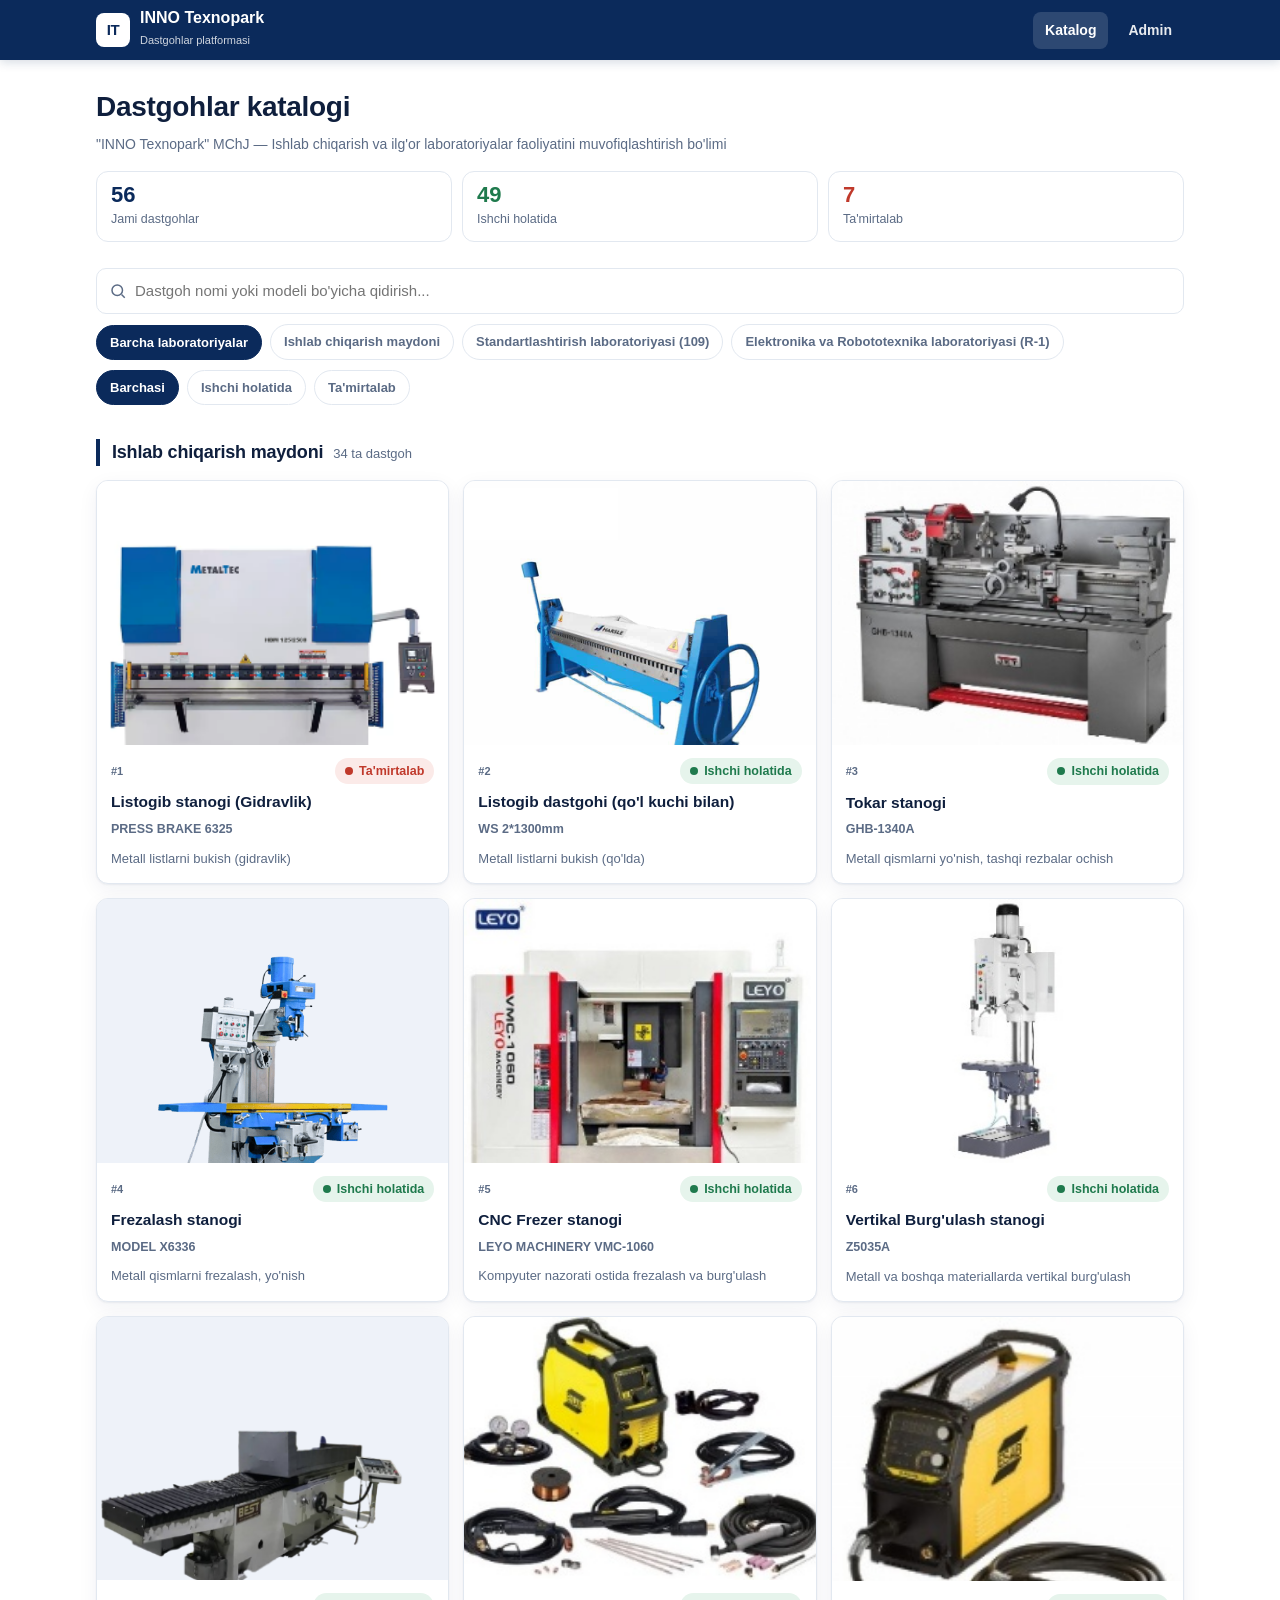
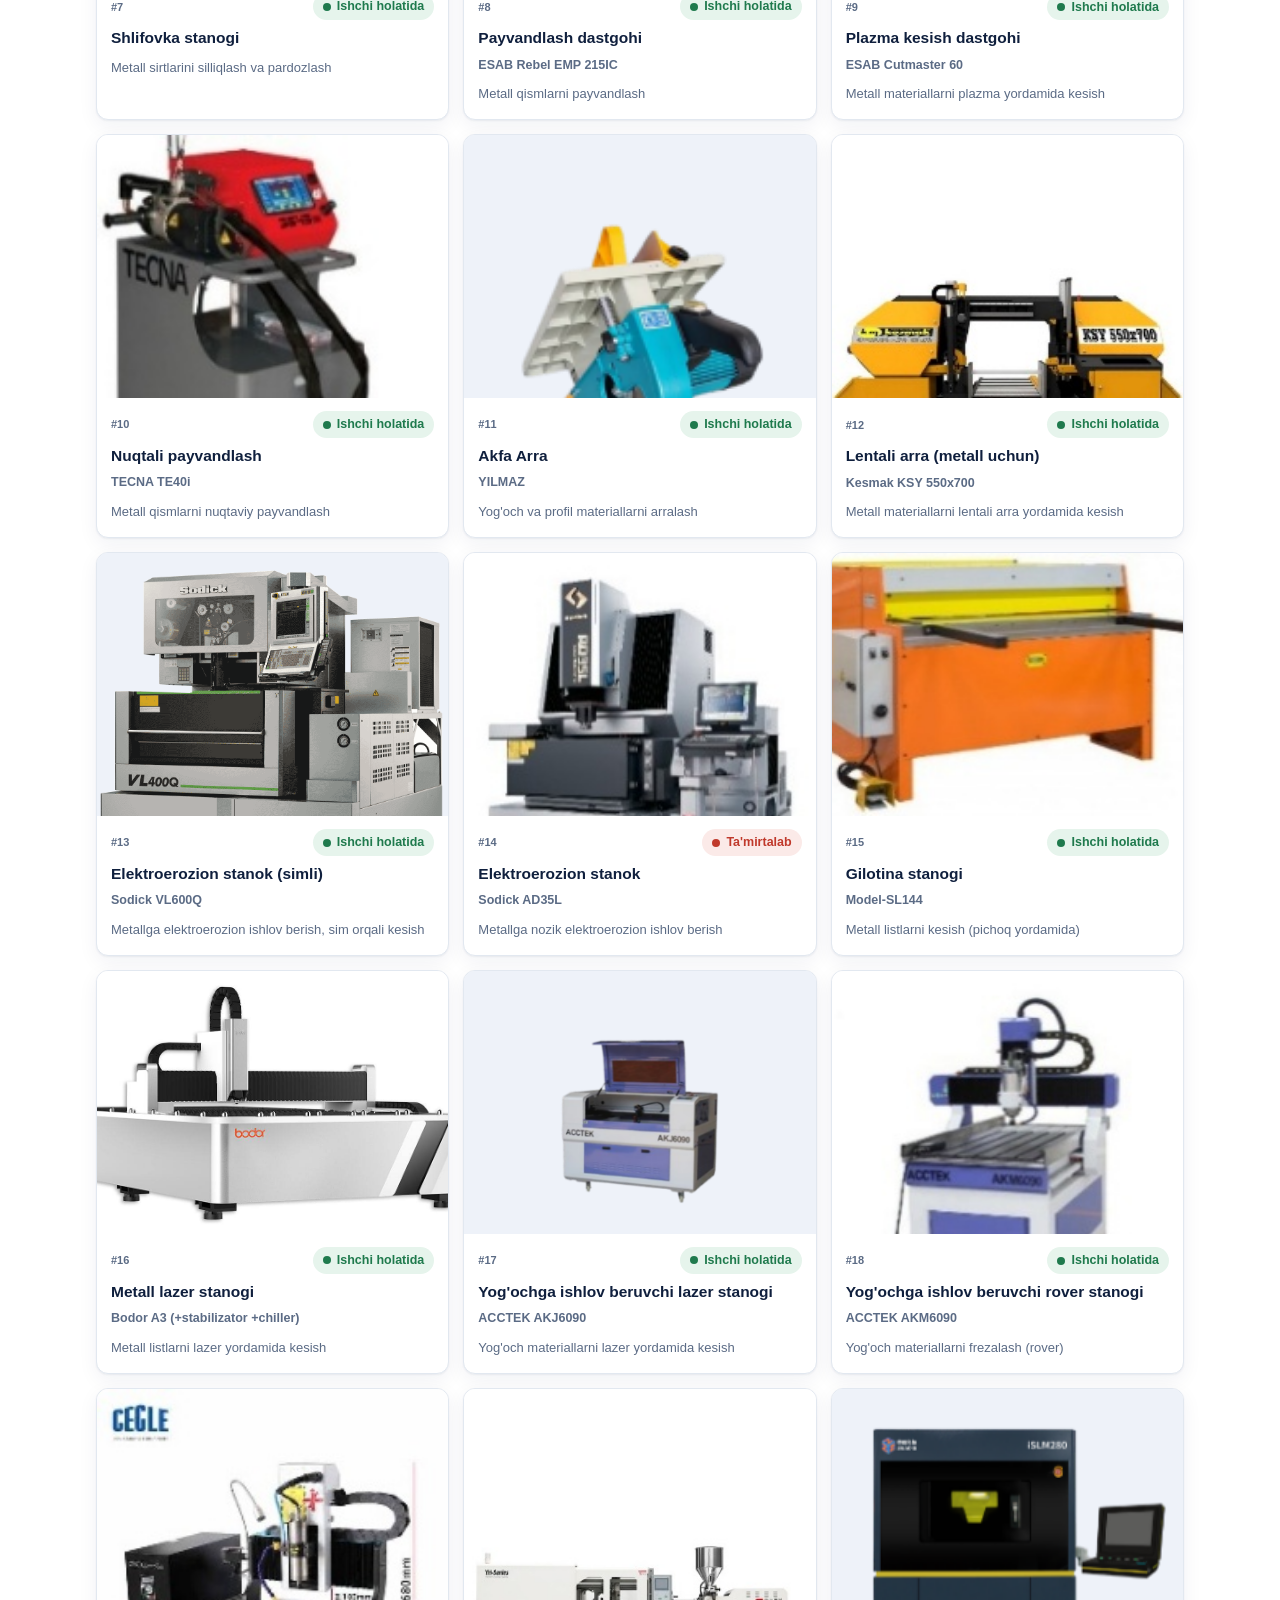
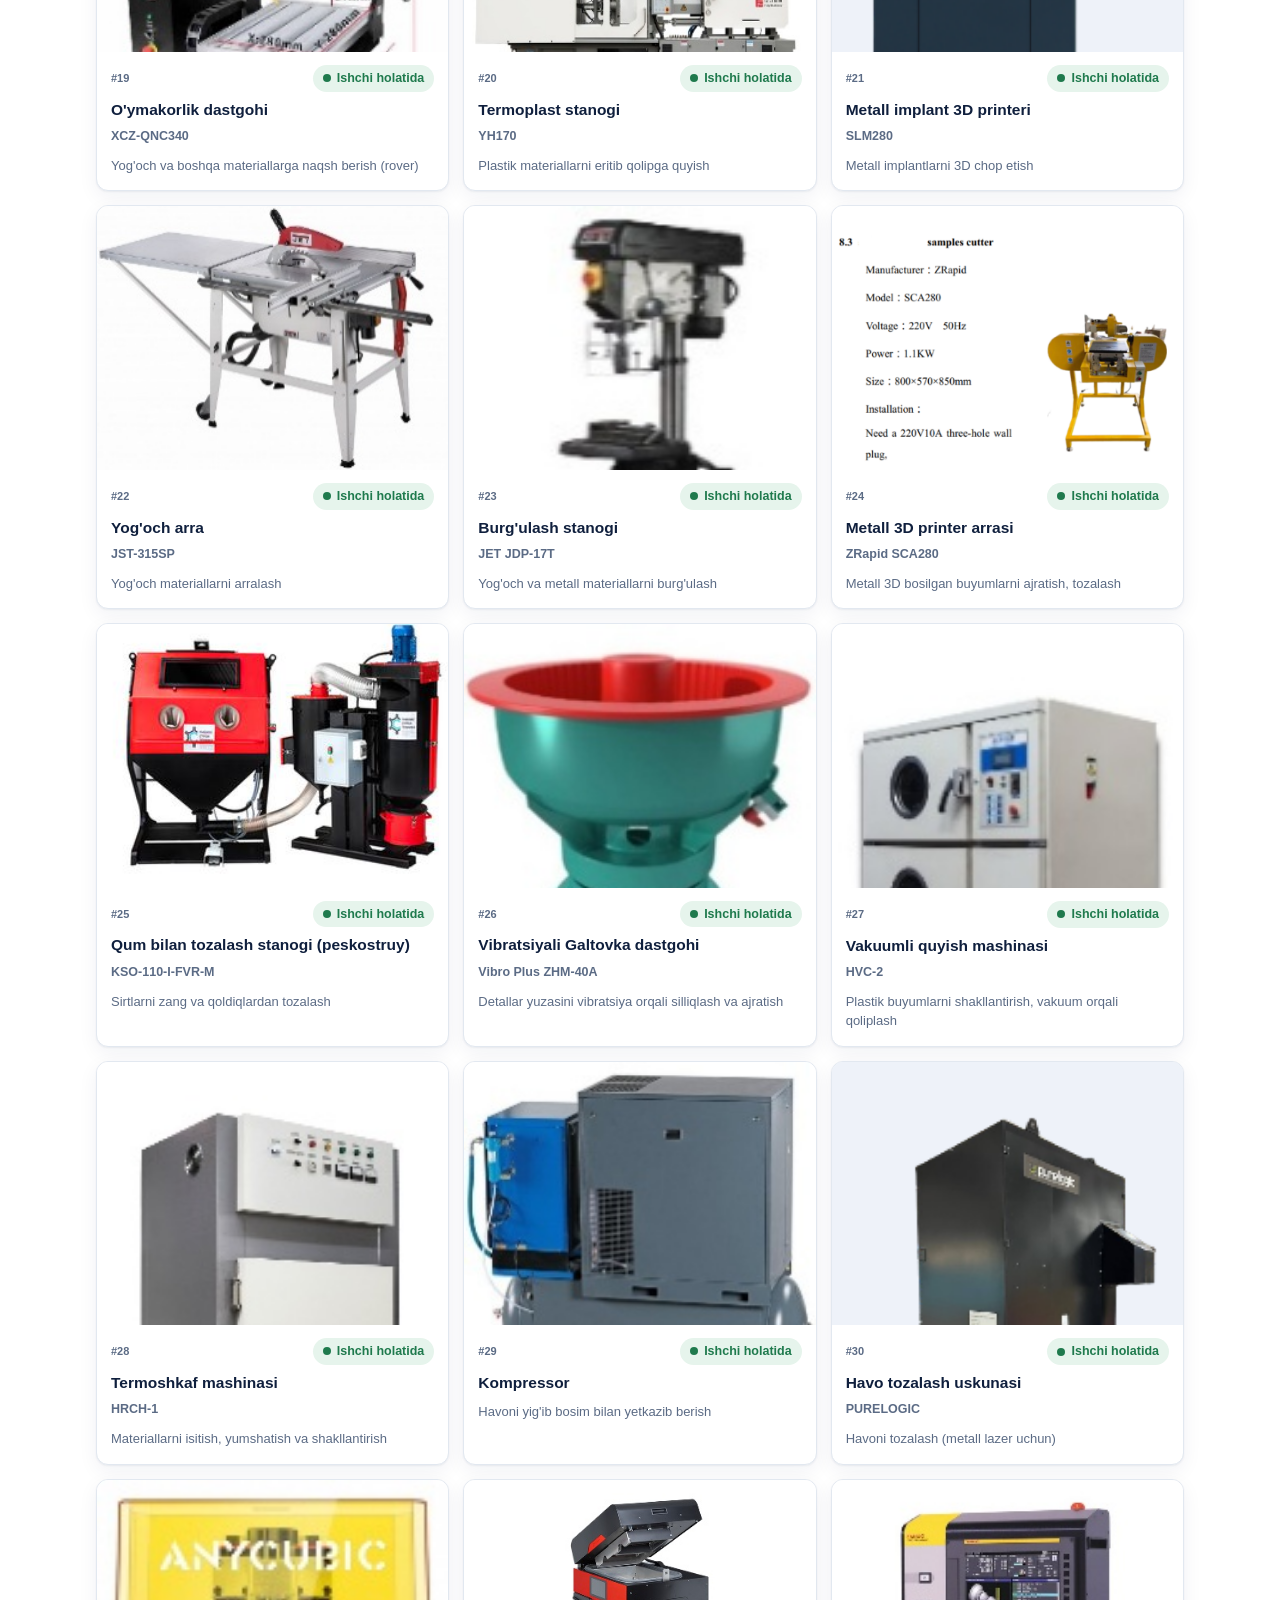
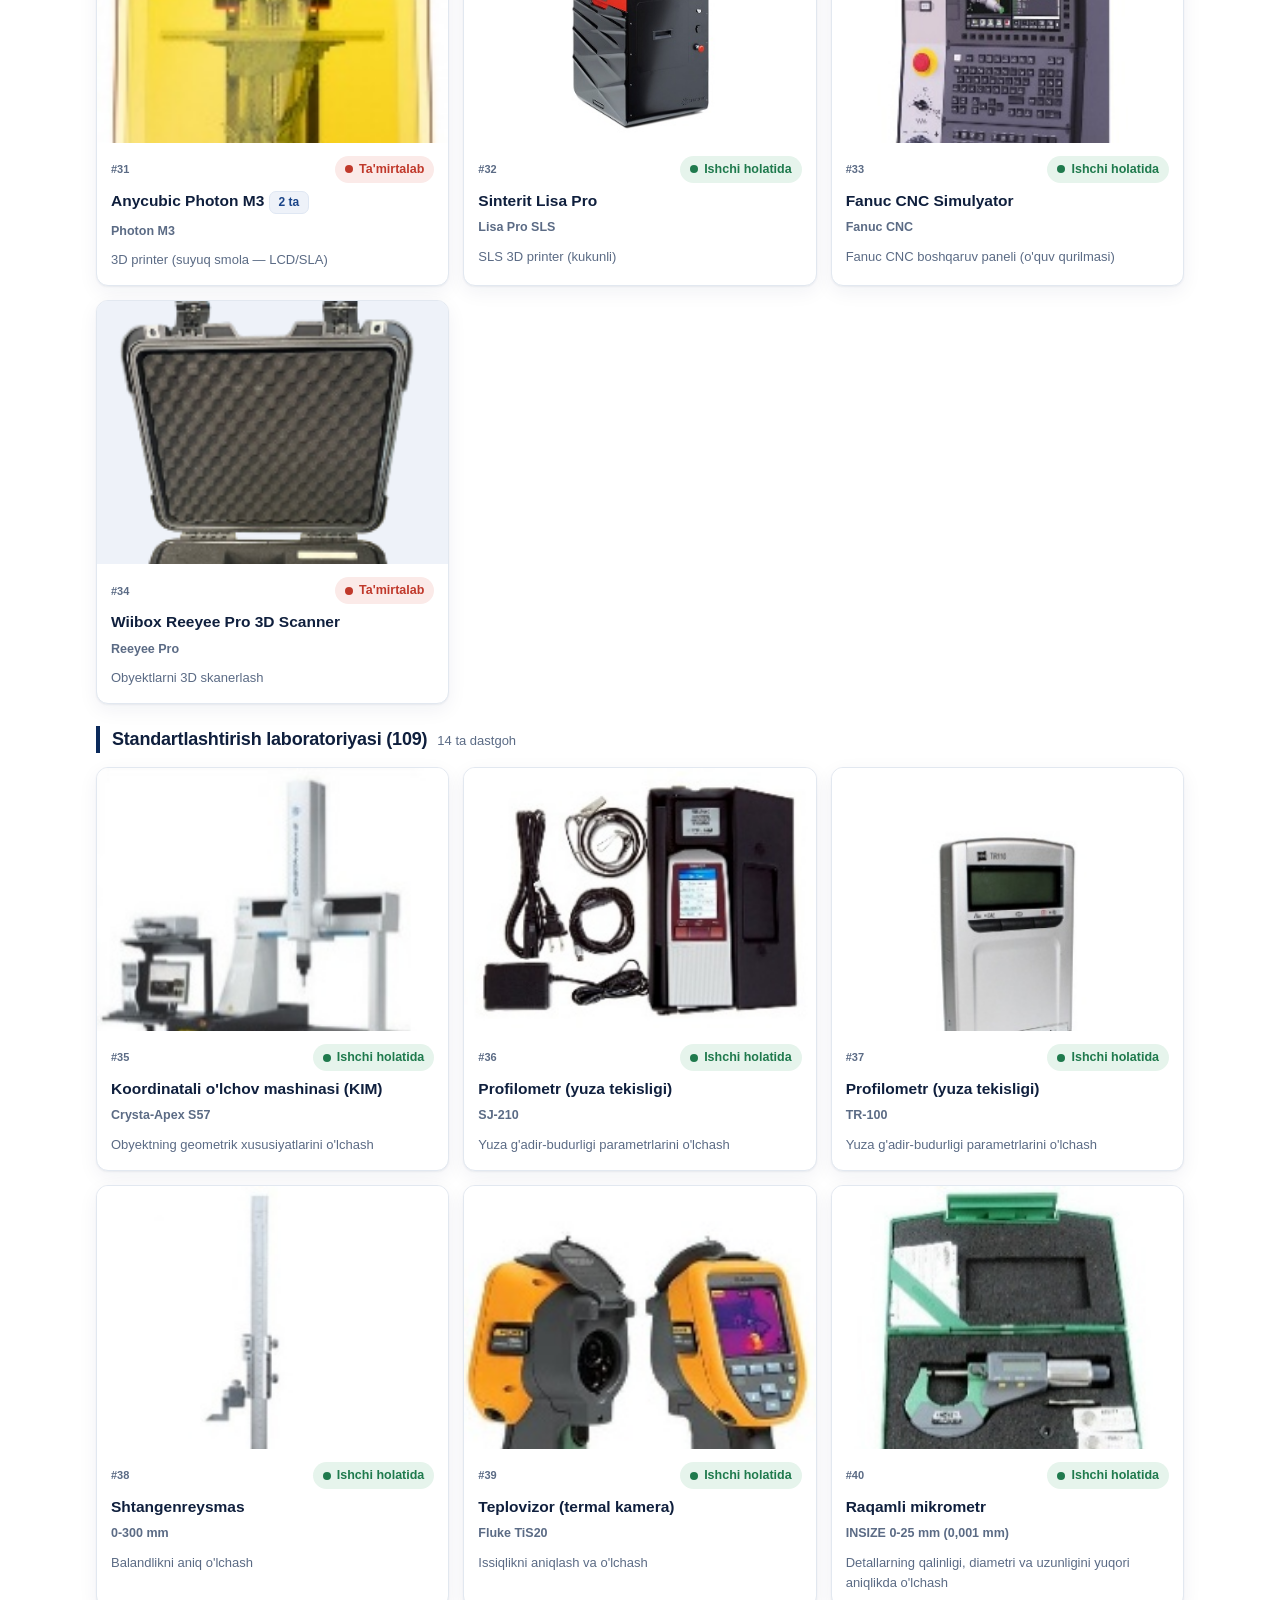
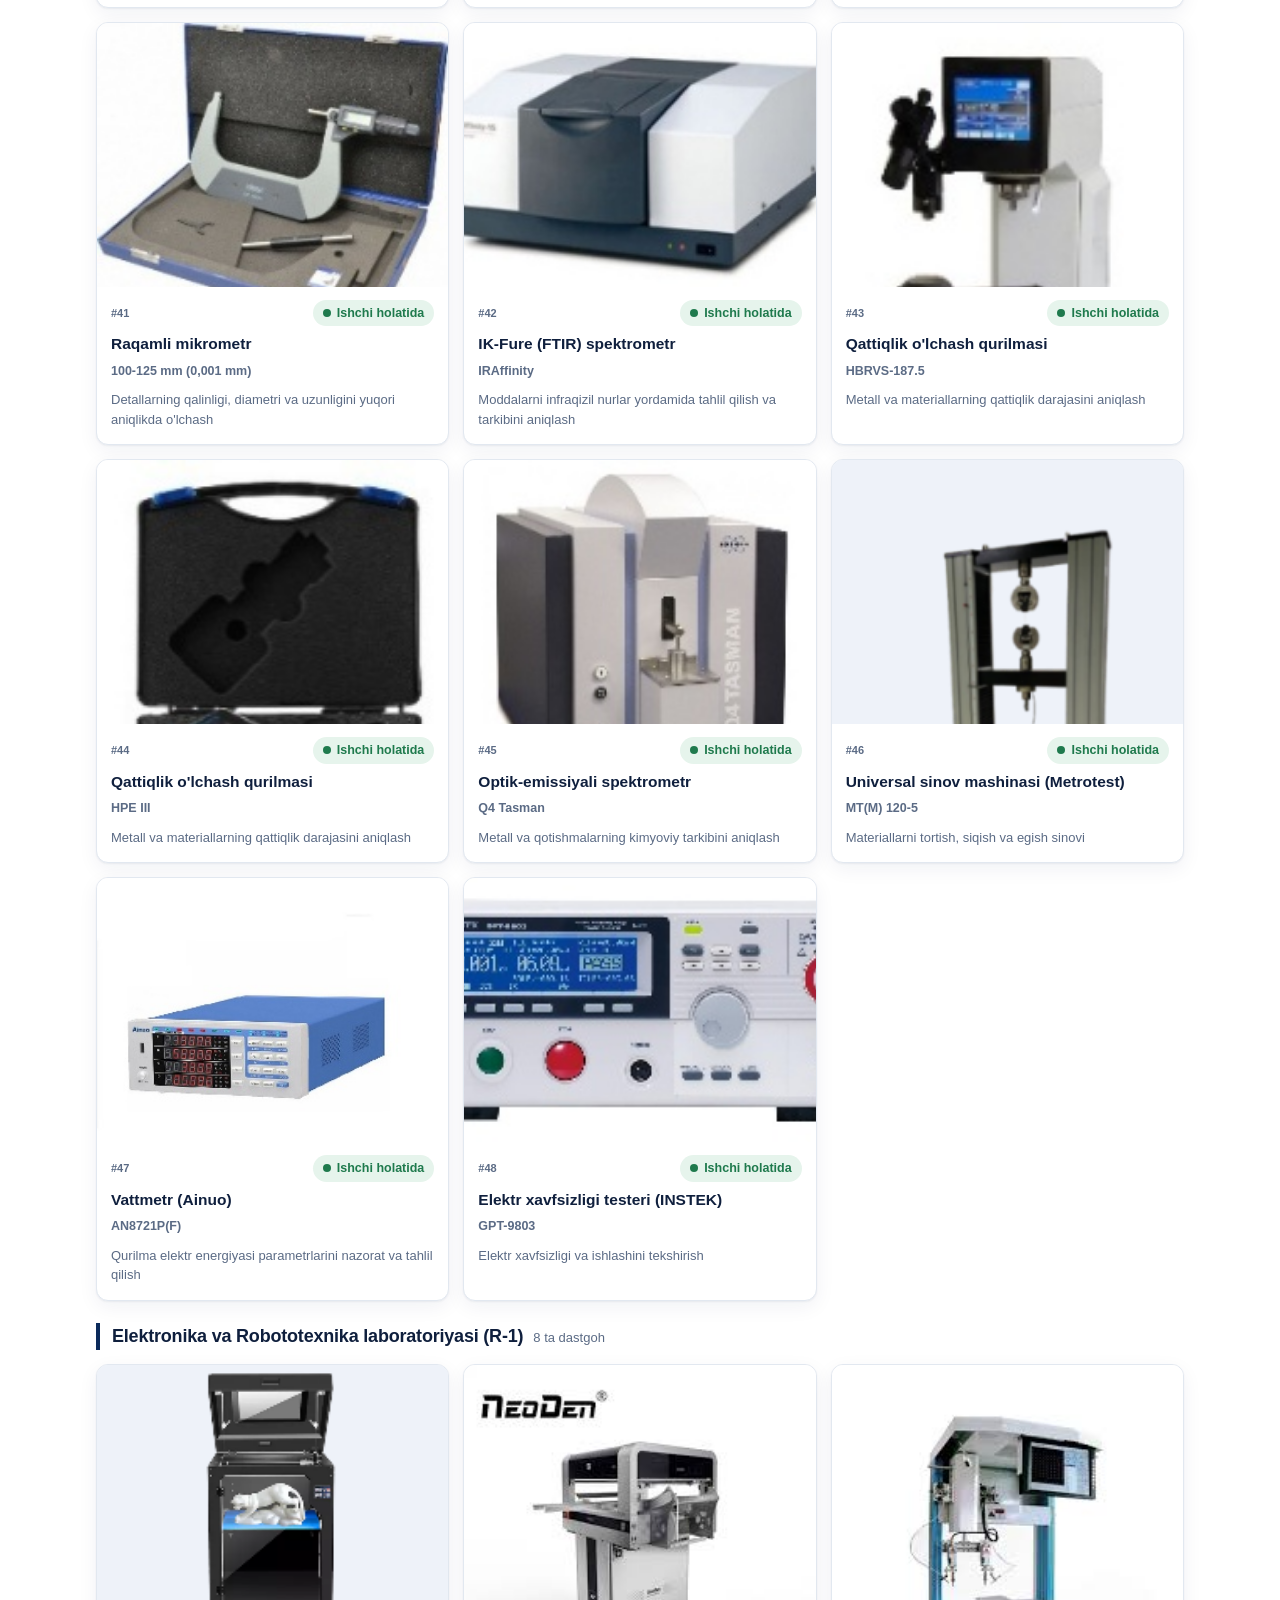
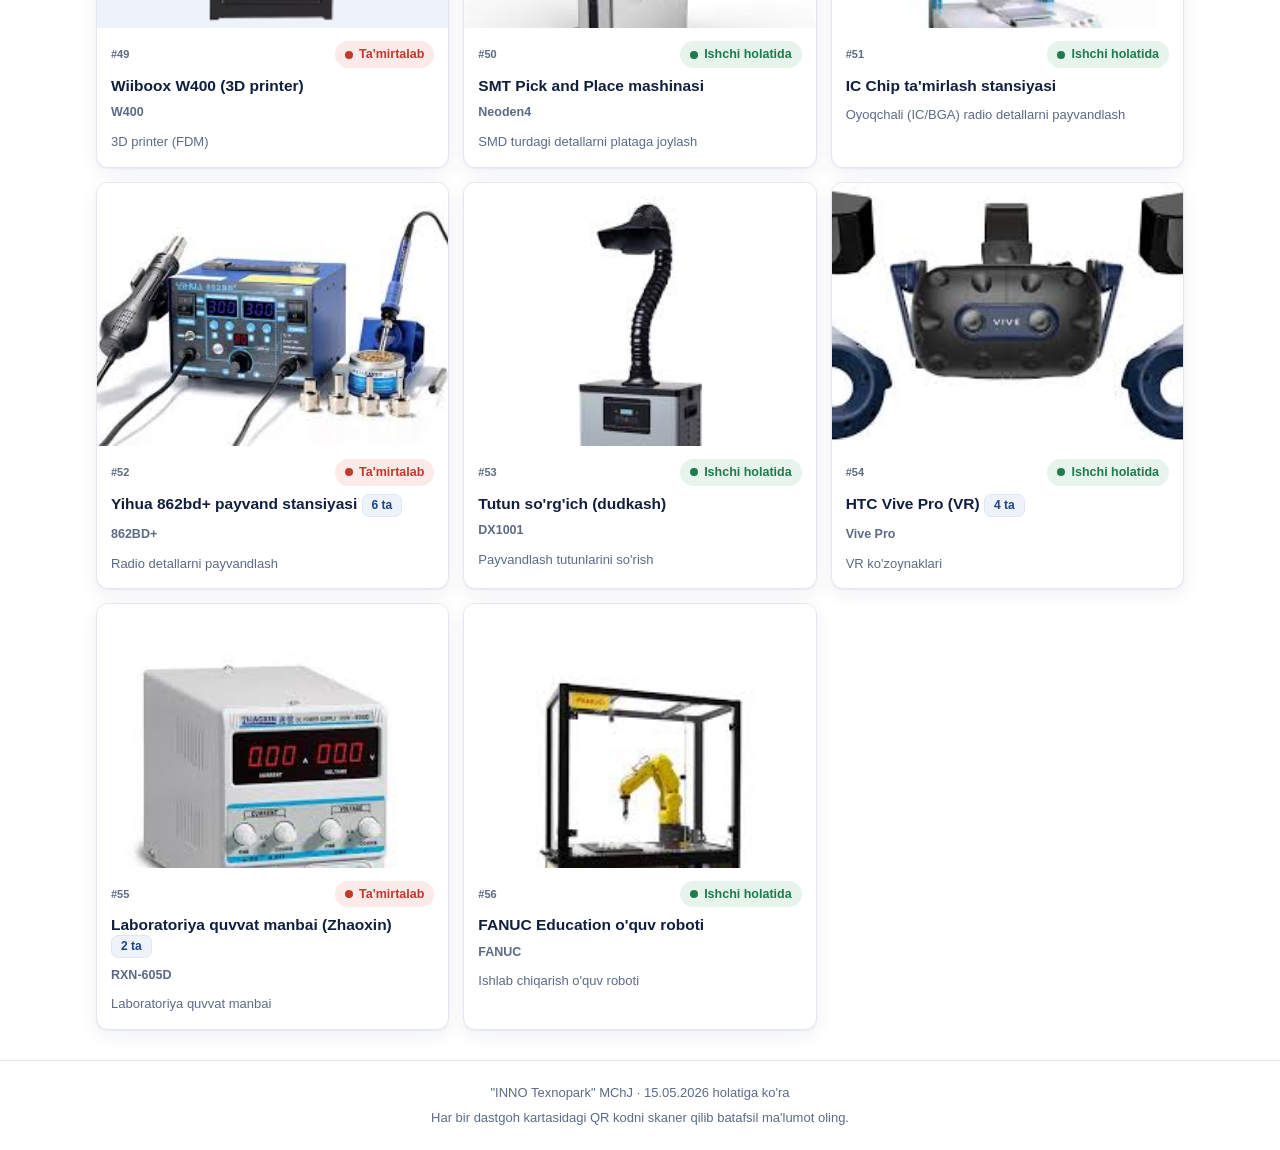
==== index.html @ 5f49feb8 "INNO Texnopark dastgohlar platformasi (statik) - 56 ta dastgoh, 3 laboratoriya (manba: Stanoklar hol" ====
<!DOCTYPE html>
<html lang="uz">
<head>
  <meta charset="UTF-8" />
  <meta name="viewport" content="width=device-width, initial-scale=1, viewport-fit=cover" />
  <title>INNO Texnopark — Dastgohlar platformasi</title>
  <meta name="description" content="INNO Texnopark laboratoriyalaridagi dastgohlar: holati, imkoniyatlari va QR kod orqali batafsil ma'lumot." />
  <meta name="theme-color" content="#0b2a5b" />
  <link rel="stylesheet" href="css/style.css" />
</head>
<body>
  <header class="site-header">
    <div class="container">
      <a class="brand" href="index.html">
        <span class="logo">IT</span>
        <span class="brand-text">
          <b>INNO Texnopark</b>
          <span>Dastgohlar platformasi</span>
        </span>
      </a>
      <nav class="nav">
        <a href="index.html" class="active">Katalog</a>
        <a href="admin.html">Admin</a>
      </nav>
    </div>
  </header>

  <main class="container">
    <section class="intro">
      <h1>Dastgohlar katalogi</h1>
      <p id="introMeta">Laboratoriyalardagi dastgohlar, ularning holati va imkoniyatlari.</p>
      <div class="stats" id="stats"></div>
    </section>

    <div class="toolbar">
      <div class="search">
        <svg width="18" height="18" viewBox="0 0 24 24" fill="none" stroke="currentColor" stroke-width="2"><circle cx="11" cy="11" r="7"></circle><path d="M21 21l-4.3-4.3"></path></svg>
        <input id="search" type="search" placeholder="Dastgoh nomi yoki modeli bo'yicha qidirish..." autocomplete="off" />
      </div>
      <div class="filters" id="labFilters"></div>
      <div class="filters" id="statusFilters">
        <button class="filter active" data-status="all">Barchasi</button>
        <button class="filter" data-status="ishlaydi">Ishchi holatida</button>
        <button class="filter" data-status="tamir">Ta'mirtalab</button>
      </div>
    </div>

    <div id="catalog"></div>
  </main>

  <footer class="site-footer">
    <div class="container">
      <div id="footMeta"></div>
      <div style="margin-top:6px;">Har bir dastgoh kartasidagi QR kodni skaner qilib batafsil ma'lumot oling.</div>
    </div>
  </footer>

  <script src="js/data.js"></script>
  <script src="js/store.js"></script>
  <script src="js/common.js"></script>
  <script src="js/app.js"></script>
</body>
</html>
---- css/style.css ----
/* =========================================================
   DASTGOH — INNO Texnopark platformasi
   Palitra: oq fon + to'q ko'k. Holat ranglari (yashil/qizil)
   faqat status belgilarida ishlatiladi.
   Mobil uchun birinchi navbatda, keyin kattaroq ekranlarga moslashadi.
   ========================================================= */
:root {
  --navy: #0b2a5b;
  --navy-700: #11346e;
  --navy-600: #1a4488;
  --navy-50: #eef2f9;
  --navy-100: #dfe7f3;
  --bg: #ffffff;
  --surface: #ffffff;
  --line: #e2e8f0;
  --text: #0f1f3d;
  --muted: #5b6b85;
  --ok: #1f7a4d;
  --ok-bg: #e6f4ec;
  --repair: #c0392b;
  --repair-bg: #fbeae8;
  --radius: 12px;
  --shadow: 0 1px 2px rgba(11, 42, 91, .06), 0 6px 20px rgba(11, 42, 91, .06);
  --maxw: 1120px;
}

* { box-sizing: border-box; }

html { -webkit-text-size-adjust: 100%; }

body {
  margin: 0;
  font-family: -apple-system, BlinkMacSystemFont, "Segoe UI", Roboto, "Helvetica Neue", Arial, sans-serif;
  color: var(--text);
  background: var(--bg);
  line-height: 1.5;
  font-size: 16px;
  -webkit-font-smoothing: antialiased;
}

a { color: var(--navy-600); text-decoration: none; }
img { max-width: 100%; display: block; }

.container {
  max-width: var(--maxw);
  margin: 0 auto;
  padding: 0 16px;
}

/* ---------- Header ---------- */
.site-header {
  background: var(--navy);
  color: #fff;
  position: sticky;
  top: 0;
  z-index: 50;
  box-shadow: 0 2px 10px rgba(11, 42, 91, .18);
}
.site-header .container {
  display: flex;
  align-items: center;
  justify-content: space-between;
  gap: 12px;
  min-height: 60px;
}
.brand {
  display: flex;
  align-items: center;
  gap: 10px;
  color: #fff;
  min-width: 0;
}
.brand .logo {
  width: 34px; height: 34px;
  flex: 0 0 auto;
  border-radius: 8px;
  background: #fff;
  color: var(--navy);
  display: grid; place-items: center;
  font-weight: 800; font-size: 15px;
  letter-spacing: -.5px;
}
.brand .brand-text { min-width: 0; }
.brand .brand-text b { font-size: 16px; line-height: 1.1; display: block; white-space: nowrap; }
.brand .brand-text span { font-size: 11px; opacity: .8; }

.nav { display: flex; align-items: center; gap: 8px; }
.nav a {
  color: #fff;
  padding: 8px 12px;
  border-radius: 8px;
  font-size: 14px;
  font-weight: 600;
  opacity: .9;
}
.nav a:hover, .nav a.active { background: rgba(255,255,255,.14); opacity: 1; }

/* ---------- Buttons ---------- */
.btn {
  display: inline-flex; align-items: center; justify-content: center;
  gap: 8px;
  font: inherit; font-weight: 600; font-size: 14px;
  padding: 10px 16px;
  border-radius: 10px;
  border: 1px solid transparent;
  cursor: pointer;
  transition: background .15s, border-color .15s, color .15s;
  white-space: nowrap;
}
.btn-primary { background: var(--navy); color: #fff; }
.btn-primary:hover { background: var(--navy-700); }
.btn-ghost { background: #fff; color: var(--navy); border-color: var(--line); }
.btn-ghost:hover { background: var(--navy-50); }
.btn-danger { background: var(--repair); color: #fff; }
.btn-danger:hover { filter: brightness(.94); }
.btn-sm { padding: 7px 11px; font-size: 13px; border-radius: 8px; }
.btn[disabled] { opacity: .55; cursor: not-allowed; }
.btn-block { width: 100%; }

/* ---------- Badges ---------- */
.badge {
  display: inline-flex; align-items: center; gap: 6px;
  font-size: 12.5px; font-weight: 700;
  padding: 4px 10px; border-radius: 999px;
  white-space: nowrap;
}
.badge .dot { width: 8px; height: 8px; border-radius: 50%; }
.badge-ok { background: var(--ok-bg); color: var(--ok); }
.badge-ok .dot { background: var(--ok); }
.badge-repair { background: var(--repair-bg); color: var(--repair); }
.badge-repair .dot { background: var(--repair); }
.chip {
  display: inline-block;
  font-size: 12px; font-weight: 600;
  color: var(--navy-600);
  background: var(--navy-50);
  border: 1px solid var(--navy-100);
  padding: 3px 9px; border-radius: 7px;
}

/* ---------- Page intro / stats ---------- */
.intro { padding: 26px 0 10px; }
.intro h1 { font-size: 24px; margin: 0 0 6px; letter-spacing: -.3px; }
.intro p { color: var(--muted); margin: 0; font-size: 14px; }

.stats { display: flex; flex-wrap: wrap; gap: 10px; margin: 16px 0 4px; }
.stat {
  flex: 1 1 120px;
  background: var(--surface);
  border: 1px solid var(--line);
  border-radius: var(--radius);
  padding: 12px 14px;
}
.stat .num { font-size: 22px; font-weight: 800; color: var(--navy); line-height: 1; }
.stat .lbl { font-size: 12.5px; color: var(--muted); margin-top: 4px; }
.stat.ok .num { color: var(--ok); }
.stat.repair .num { color: var(--repair); }

/* ---------- Toolbar (search + filters) ---------- */
.toolbar {
  position: sticky; top: 60px; z-index: 30;
  background: var(--bg);
  padding: 12px 0;
  margin-bottom: 6px;
}
.search {
  display: flex; align-items: center; gap: 8px;
  background: var(--surface);
  border: 1px solid var(--line);
  border-radius: 10px;
  padding: 0 12px;
}
.search input {
  border: 0; outline: 0; flex: 1;
  font: inherit; font-size: 15px;
  padding: 11px 0; background: transparent; color: var(--text);
}
.search svg { flex: 0 0 auto; color: var(--muted); }
.filters { display: flex; flex-wrap: wrap; gap: 8px; margin-top: 10px; }
.filter {
  font: inherit; font-size: 13px; font-weight: 600;
  padding: 7px 13px; border-radius: 999px;
  border: 1px solid var(--line); background: #fff; color: var(--muted);
  cursor: pointer; white-space: nowrap;
}
.filter:hover { border-color: var(--navy-100); }
.filter.active { background: var(--navy); border-color: var(--navy); color: #fff; }

/* ---------- Lab section ---------- */
.lab-section { margin-top: 22px; }
.lab-head {
  display: flex; align-items: baseline; gap: 10px;
  border-left: 4px solid var(--navy);
  padding-left: 12px; margin-bottom: 14px;
}
.lab-head h2 { font-size: 18px; margin: 0; letter-spacing: -.2px; }
.lab-head .count { font-size: 13px; color: var(--muted); }

/* ---------- Cards grid ---------- */
.grid {
  display: grid;
  grid-template-columns: 1fr;
  gap: 14px;
}
.card {
  display: flex; flex-direction: column;
  background: var(--surface);
  border: 1px solid var(--line);
  border-radius: var(--radius);
  overflow: hidden;
  box-shadow: var(--shadow);
  transition: transform .12s, box-shadow .12s, border-color .12s;
}
a.card:hover { transform: translateY(-2px); border-color: var(--navy-100); box-shadow: 0 8px 26px rgba(11,42,91,.12); }
.card .thumb {
  aspect-ratio: 4 / 3;
  background: var(--navy-50);
  display: grid; place-items: center;
  overflow: hidden;
}
.card .thumb img { width: 100%; height: 100%; object-fit: cover; }
.card .body { padding: 13px 14px 15px; display: flex; flex-direction: column; gap: 8px; flex: 1; }
.card .row { display: flex; align-items: center; justify-content: space-between; gap: 8px; }
.card .title { font-size: 15.5px; font-weight: 700; color: var(--text); line-height: 1.25; }
.card .model { font-size: 12.5px; color: var(--muted); font-weight: 600; }
.card .func { font-size: 13px; color: var(--muted); margin-top: 2px; }
.card .id-tag { font-size: 11px; color: var(--muted); font-weight: 700; }

.empty { text-align: center; color: var(--muted); padding: 40px 0; }

/* ---------- Detail page ---------- */
.back {
  display: inline-flex; align-items: center; gap: 6px;
  color: var(--muted); font-weight: 600; font-size: 14px;
  margin: 18px 0 8px;
}
.detail {
  display: grid; grid-template-columns: 1fr; gap: 18px;
  margin-bottom: 30px;
}
.detail .media {
  border: 1px solid var(--line); border-radius: var(--radius);
  overflow: hidden; background: var(--navy-50);
}
.detail .media img { width: 100%; max-height: 360px; object-fit: contain; background: #fff; }
.detail h1 { font-size: 22px; margin: 4px 0 6px; letter-spacing: -.3px; }
.meta-row { display: flex; flex-wrap: wrap; gap: 8px; align-items: center; margin-bottom: 8px; }
.detail .desc { color: var(--text); font-size: 15px; }

.block { background: var(--surface); border: 1px solid var(--line); border-radius: var(--radius); padding: 14px 16px; margin-top: 14px; }
.block h3 {
  font-size: 13px; text-transform: uppercase; letter-spacing: .5px;
  color: var(--navy-600); margin: 0 0 10px;
}
.kv { display: grid; grid-template-columns: 130px 1fr; gap: 6px 12px; font-size: 14px; }
.kv dt { color: var(--muted); }
.kv dd { margin: 0; font-weight: 600; }
ul.ticks { list-style: none; padding: 0; margin: 0; display: grid; gap: 8px; }
ul.ticks li { display: flex; gap: 9px; font-size: 14.5px; align-items: flex-start; }
ul.ticks li::before {
  content: ""; flex: 0 0 auto; margin-top: 7px;
  width: 7px; height: 7px; border-radius: 2px; background: var(--navy);
}
.note-box {
  background: var(--repair-bg); border: 1px solid #f1cdc7; color: #7a241b;
  border-radius: 10px; padding: 11px 14px; font-size: 14px; margin-top: 12px;
}
.note-box.ok { background: var(--ok-bg); border-color: #c5e6d3; color: #14502f; }

/* ---------- QR area ---------- */
.qr-card {
  border: 1px solid var(--line); border-radius: var(--radius);
  padding: 16px; text-align: center; background: #fff;
}
.qr-card .qr-box { display: inline-block; padding: 10px; background: #fff; border: 1px solid var(--line); border-radius: 10px; }
.qr-card .qr-box img, .qr-card .qr-box canvas { display: block; }
.qr-cap { margin-top: 10px; font-weight: 700; font-size: 14px; }
.qr-cap small { display: block; color: var(--muted); font-weight: 600; }

/* ---------- Footer ---------- */
.site-footer {
  border-top: 1px solid var(--line);
  color: var(--muted); font-size: 13px;
  padding: 22px 0; margin-top: 30px; text-align: center;
}

/* ---------- Auth (admin login) ---------- */
.auth-wrap { min-height: 70vh; display: grid; place-items: center; padding: 24px 0; }
.auth-card {
  width: 100%; max-width: 380px;
  background: #fff; border: 1px solid var(--line);
  border-radius: 16px; box-shadow: var(--shadow); padding: 26px 24px;
}
.auth-card h1 { font-size: 20px; margin: 0 0 4px; }
.auth-card p.sub { color: var(--muted); font-size: 13px; margin: 0 0 18px; }
.field { margin-bottom: 14px; }
.field label { display: block; font-size: 13px; font-weight: 600; margin-bottom: 6px; color: var(--text); }
.field input, .field select, .field textarea {
  width: 100%; font: inherit; font-size: 15px;
  padding: 11px 12px; border: 1px solid var(--line); border-radius: 10px;
  background: #fff; color: var(--text); outline: none;
}
.field input:focus, .field select:focus, .field textarea:focus { border-color: var(--navy-600); box-shadow: 0 0 0 3px rgba(26,68,136,.12); }
.field textarea { resize: vertical; min-height: 70px; }
.field .hint { font-size: 12px; color: var(--muted); margin-top: 5px; }
.form-err { background: var(--repair-bg); color: var(--repair); border-radius: 8px; padding: 9px 12px; font-size: 13px; font-weight: 600; margin-bottom: 12px; }

/* ---------- Admin layout ---------- */
.admin-bar {
  display: flex; flex-wrap: wrap; align-items: center; gap: 10px;
  justify-content: space-between; padding: 18px 0 6px;
}
.admin-bar h1 { font-size: 20px; margin: 0; }
.admin-actions { display: flex; flex-wrap: wrap; gap: 8px; }

.notice {
  background: var(--navy-50); border: 1px solid var(--navy-100);
  color: var(--navy-700); border-radius: 10px;
  padding: 10px 14px; font-size: 13px; margin: 8px 0 14px;
}

.table-wrap { border: 1px solid var(--line); border-radius: var(--radius); overflow: hidden; background: #fff; }
table.admin { width: 100%; border-collapse: collapse; font-size: 14px; }
table.admin th, table.admin td { text-align: left; padding: 10px 12px; border-bottom: 1px solid var(--line); vertical-align: middle; }
table.admin th { background: var(--navy-50); color: var(--navy-700); font-size: 12px; text-transform: uppercase; letter-spacing: .4px; }
table.admin tr:last-child td { border-bottom: 0; }
table.admin .t-thumb { width: 52px; height: 40px; object-fit: cover; border-radius: 6px; border: 1px solid var(--line); background: var(--navy-50); }
table.admin .t-actions { display: flex; gap: 6px; justify-content: flex-end; }
.lab-divider td { background: #fff; font-weight: 800; color: var(--navy); font-size: 13px; letter-spacing: .2px; }

/* ---------- Modal ---------- */
.modal-overlay {
  position: fixed; inset: 0; background: rgba(11,42,91,.45);
  display: none; align-items: flex-start; justify-content: center;
  padding: 24px 14px; z-index: 100; overflow: auto;
}
.modal-overlay.open { display: flex; }
.modal {
  background: #fff; width: 100%; max-width: 560px;
  border-radius: 16px; box-shadow: 0 20px 60px rgba(11,42,91,.3);
  overflow: hidden; margin: auto;
}
.modal header { display: flex; align-items: center; justify-content: space-between; padding: 16px 20px; border-bottom: 1px solid var(--line); }
.modal header h2 { font-size: 17px; margin: 0; }
.modal .x { background: none; border: 0; font-size: 22px; line-height: 1; color: var(--muted); cursor: pointer; padding: 4px; }
.modal .modal-body { padding: 18px 20px; max-height: 70vh; overflow: auto; }
.modal .modal-foot { display: flex; gap: 10px; justify-content: flex-end; padding: 14px 20px; border-top: 1px solid var(--line); background: #fafbfd; }
.grid2 { display: grid; grid-template-columns: 1fr 1fr; gap: 0 14px; }

/* QR modal */
.qr-modal-box { text-align: center; }
.qr-modal-box .qr-box { display: inline-block; padding: 12px; border: 1px solid var(--line); border-radius: 12px; }

/* ---------- QR sheet (print) ---------- */
.qr-sheet { display: grid; grid-template-columns: repeat(2, 1fr); gap: 12px; margin: 16px 0 30px; }
.qr-tile {
  border: 1px solid var(--line); border-radius: 12px; padding: 14px;
  text-align: center; break-inside: avoid; background: #fff;
}
.qr-tile .qr-box { display: inline-block; }
.qr-tile .t-name { font-weight: 700; font-size: 13.5px; margin-top: 8px; line-height: 1.2; }
.qr-tile .t-model { font-size: 12px; color: var(--muted); font-weight: 600; }
.qr-tile .t-lab { font-size: 11px; color: var(--navy-600); margin-top: 3px; }

/* =================== Responsive =================== */
@media (min-width: 600px) {
  .grid { grid-template-columns: repeat(2, 1fr); }
  .intro h1 { font-size: 28px; }
  .qr-sheet { grid-template-columns: repeat(3, 1fr); }
}
@media (min-width: 900px) {
  .grid { grid-template-columns: repeat(3, 1fr); }
  .detail { grid-template-columns: 1.05fr 1.25fr; align-items: start; }
  .detail .media img { max-height: 460px; }
  .qr-sheet { grid-template-columns: repeat(4, 1fr); }
}
@media (max-width: 520px) {
  .brand .brand-text b { font-size: 14px; max-width: 46vw; overflow: hidden; text-overflow: ellipsis; }
  .grid2 { grid-template-columns: 1fr; }
  .kv { grid-template-columns: 110px 1fr; }
  table.admin .hide-sm { display: none; }
}

/* =================== Print =================== */
@media print {
  .site-header, .site-footer, .toolbar, .admin-bar, .back, .no-print { display: none !important; }
  body { background: #fff; }
  .qr-tile { border-color: #999; }
  .qr-sheet { grid-template-columns: repeat(3, 1fr); }
}
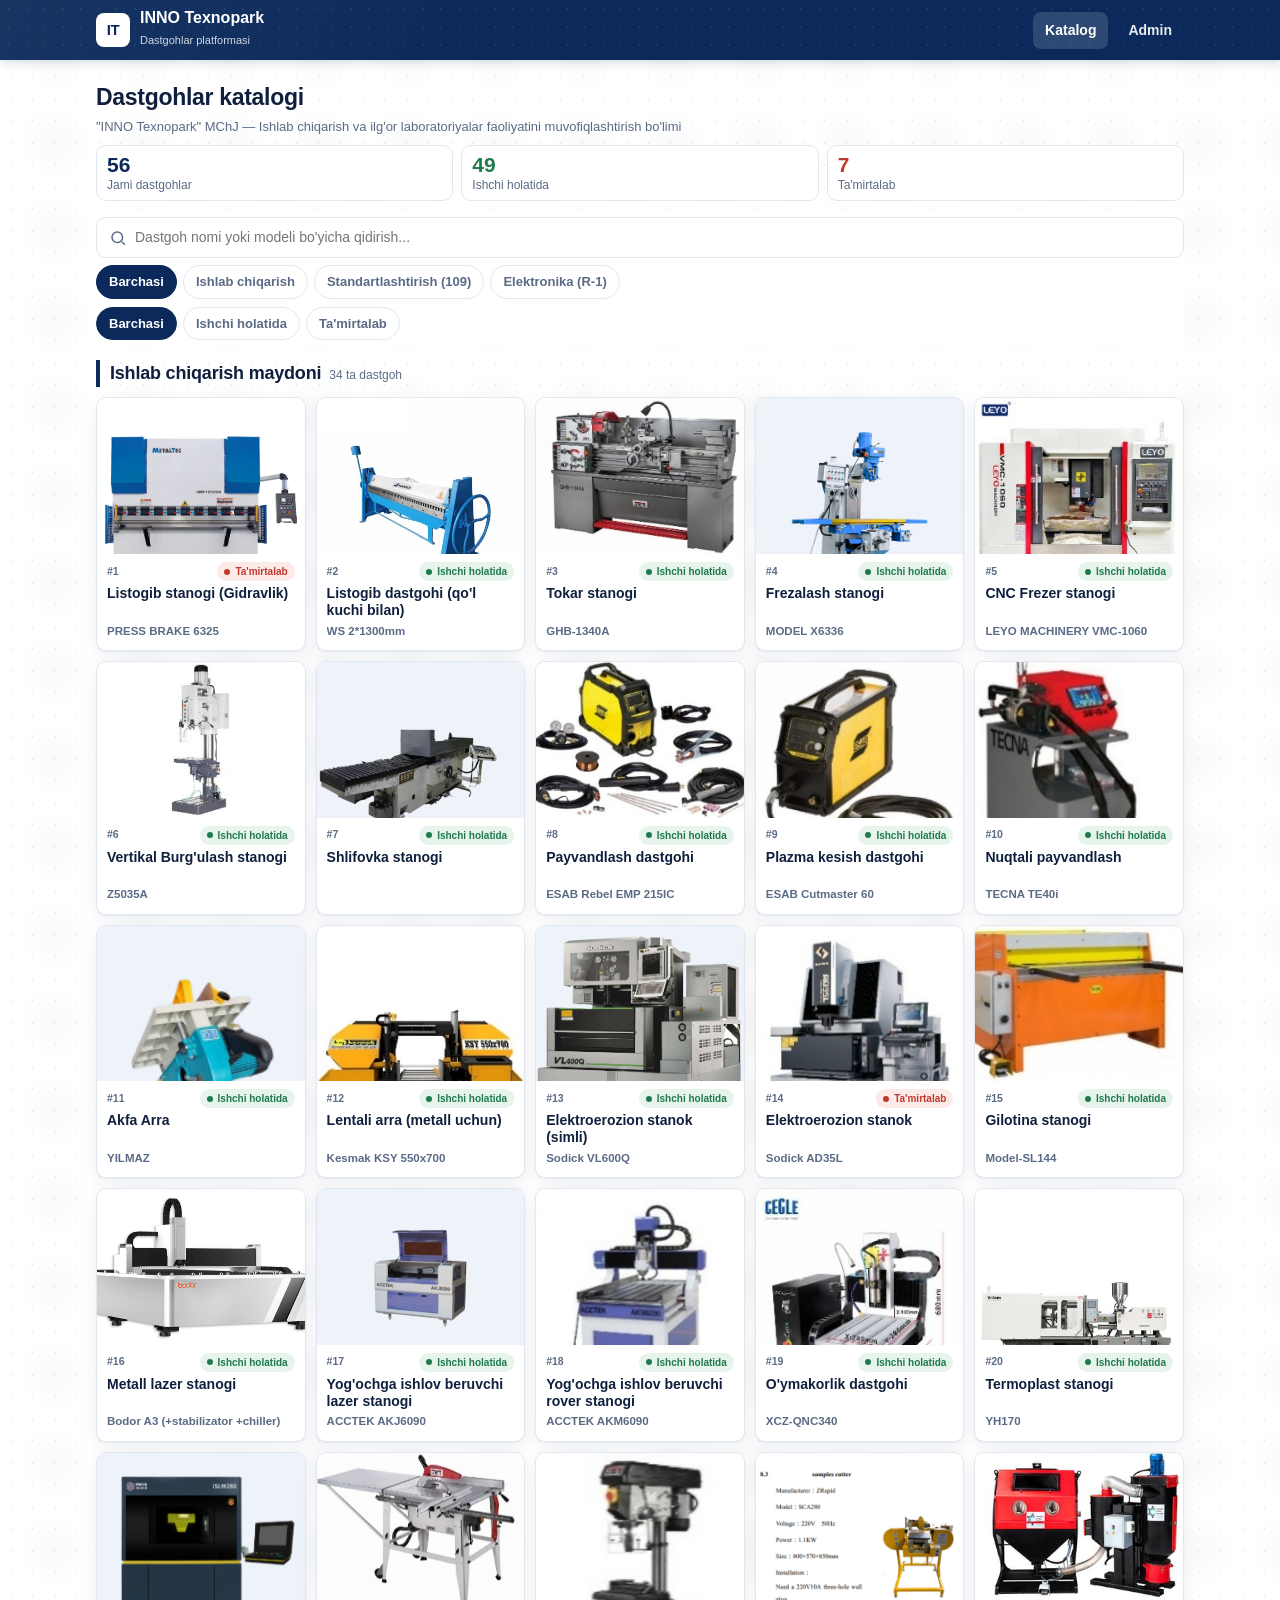
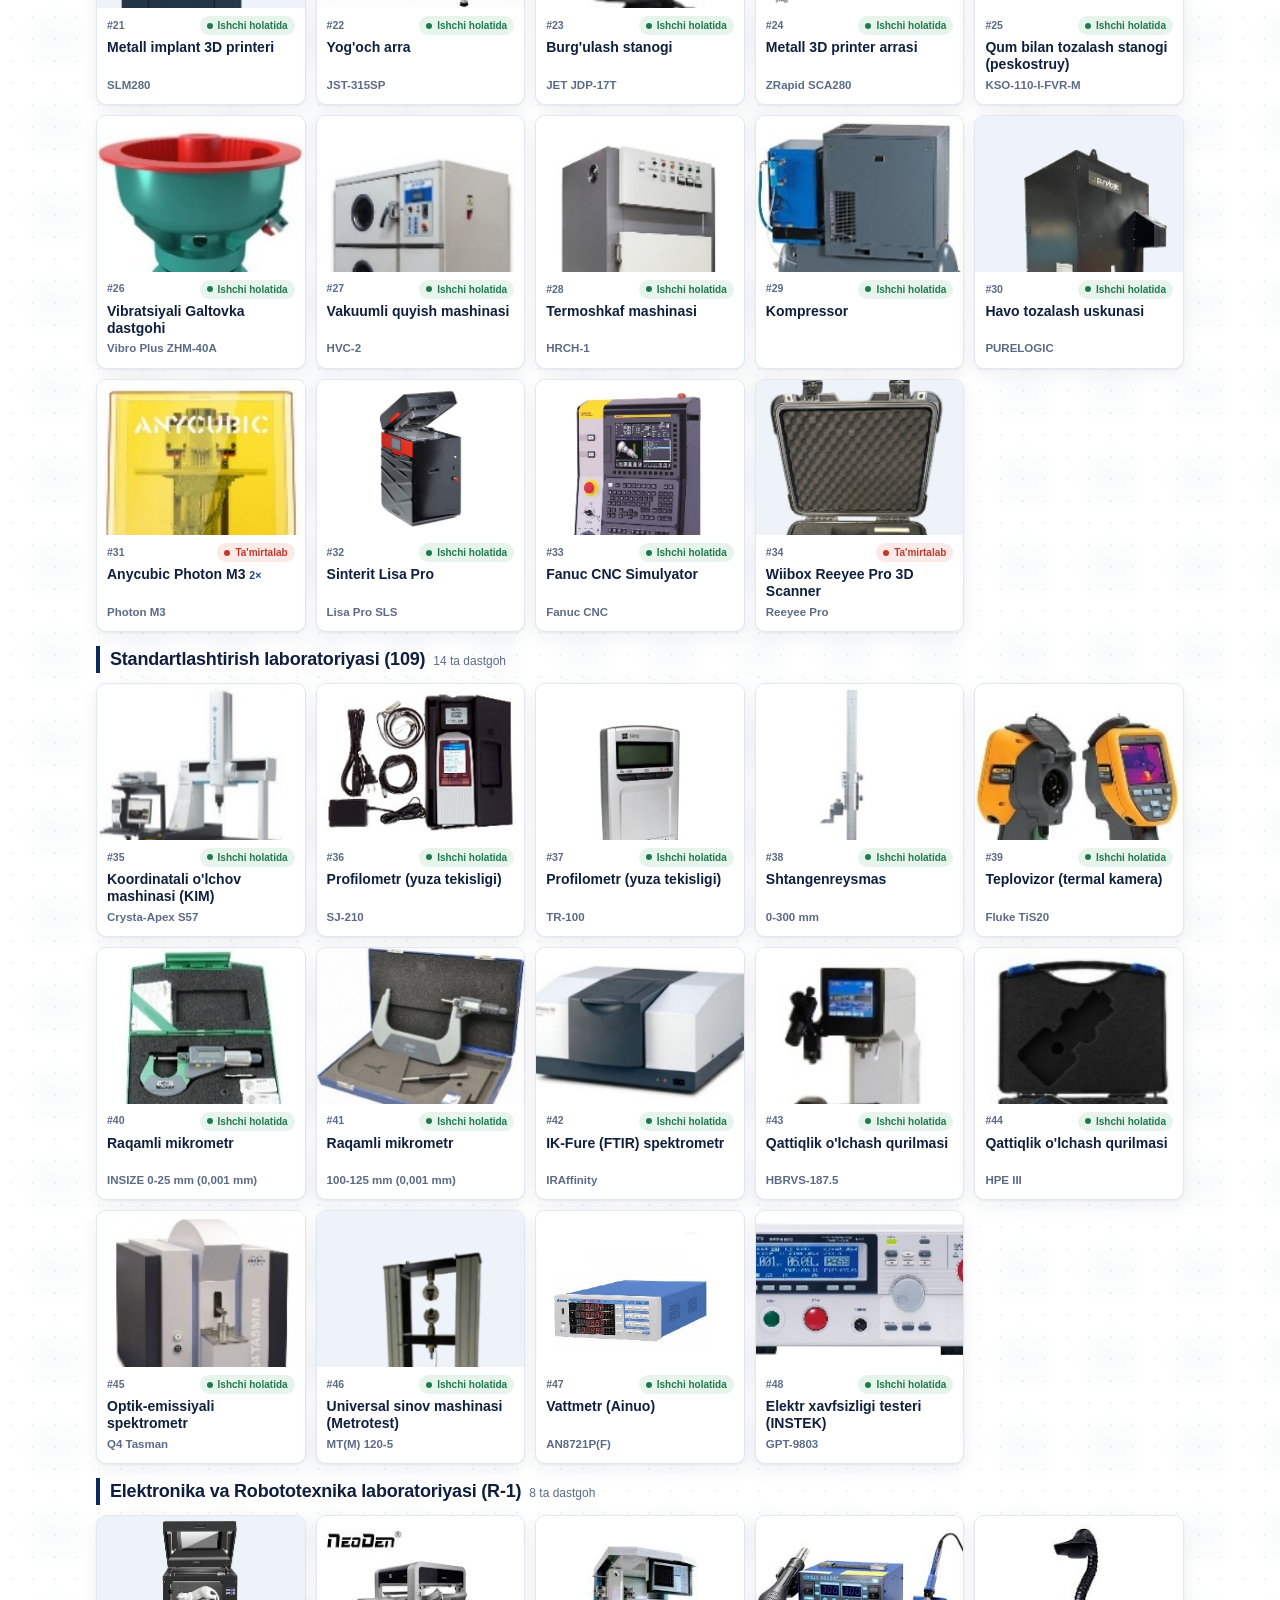
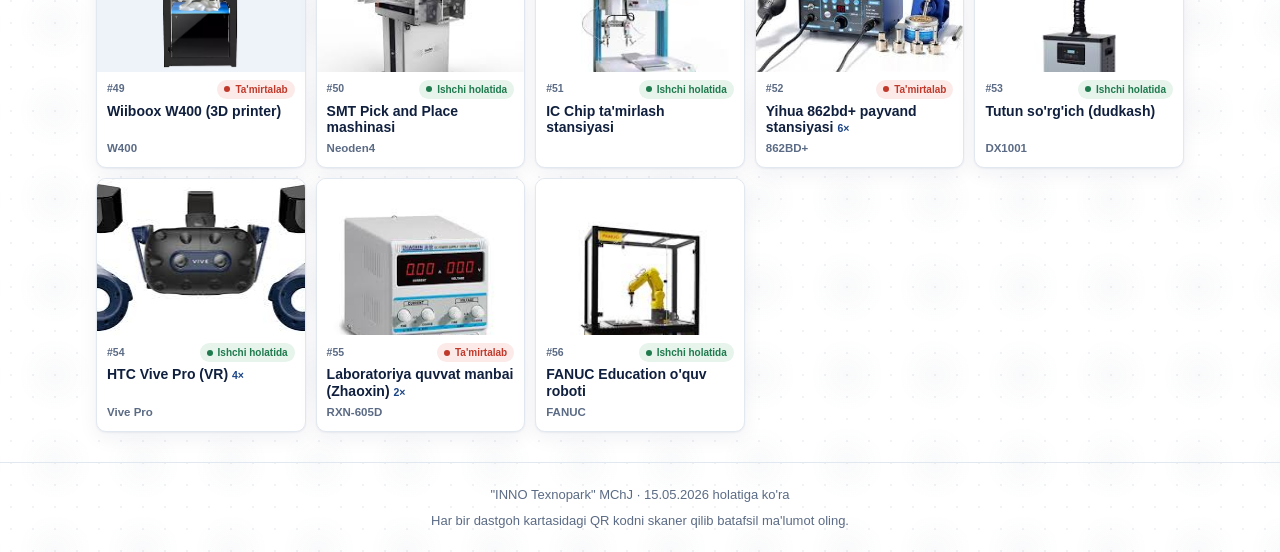
==== commit 37ed50f7: "Kartada holat yozuvini qaytarish + asset versiyalash - Katalog kartalarida holat endi nuqta + yozuv " ====
--- a/index.html
+++ b/index.html
@@ -6,7 +6,7 @@
   <title>INNO Texnopark — Dastgohlar platformasi</title>
   <meta name="description" content="INNO Texnopark laboratoriyalaridagi dastgohlar: holati, imkoniyatlari va QR kod orqali batafsil ma'lumot." />
   <meta name="theme-color" content="#0b2a5b" />
-  <link rel="stylesheet" href="css/style.css" />
+  <link rel="stylesheet" href="css/style.css?v=3" />
 </head>
 <body>
   <header class="site-header">
@@ -55,9 +55,9 @@
     </div>
   </footer>
 
-  <script src="js/data.js"></script>
-  <script src="js/store.js"></script>
-  <script src="js/common.js"></script>
-  <script src="js/app.js"></script>
+  <script src="js/data.js?v=3"></script>
+  <script src="js/store.js?v=3"></script>
+  <script src="js/common.js?v=3"></script>
+  <script src="js/app.js?v=3"></script>
 </body>
 </html>
--- a/css/style.css
+++ b/css/style.css
@@ -32,7 +32,13 @@
   margin: 0;
   font-family: -apple-system, BlinkMacSystemFont, "Segoe UI", Roboto, "Helvetica Neue", Arial, sans-serif;
   color: var(--text);
-  background: var(--bg);
+  /* Oq fon + bilinar-bilinmas texnologik "blueprint" nuqta-to'ri */
+  background-color: var(--bg);
+  background-image:
+    radial-gradient(circle, rgba(11, 42, 91, 0.06) 1px, transparent 1.6px),
+    radial-gradient(circle at 50% 50%, rgba(11, 42, 91, 0.025) 1px, transparent 60%);
+  background-size: 22px 22px, 88px 88px;
+  background-position: 0 0, 11px 11px;
   line-height: 1.5;
   font-size: 16px;
   -webkit-font-smoothing: antialiased;
@@ -49,7 +55,12 @@
 
 /* ---------- Header ---------- */
 .site-header {
-  background: var(--navy);
+  /* Chuqurroq texnologik ko'rinish: navy gradient + nozik nuqta-to'r */
+  background-color: var(--navy);
+  background-image:
+    radial-gradient(circle, rgba(255, 255, 255, 0.06) 1px, transparent 1.6px),
+    linear-gradient(120deg, rgba(255, 255, 255, 0.05), rgba(255, 255, 255, 0) 38%);
+  background-size: 18px 18px, 100% 100%;
   color: #fff;
   position: sticky;
   top: 0;
@@ -139,20 +150,20 @@
 }
 
 /* ---------- Page intro / stats ---------- */
-.intro { padding: 26px 0 10px; }
-.intro h1 { font-size: 24px; margin: 0 0 6px; letter-spacing: -.3px; }
-.intro p { color: var(--muted); margin: 0; font-size: 14px; }
-
-.stats { display: flex; flex-wrap: wrap; gap: 10px; margin: 16px 0 4px; }
+.intro { padding: 14px 0 4px; }
+.intro h1 { font-size: 19px; margin: 0 0 3px; letter-spacing: -.3px; }
+.intro p { color: var(--muted); margin: 0; font-size: 12px; line-height: 1.35; }
+
+.stats { display: flex; flex-wrap: nowrap; gap: 8px; margin: 10px 0 2px; }
 .stat {
-  flex: 1 1 120px;
+  flex: 1 1 0; min-width: 0;
   background: var(--surface);
   border: 1px solid var(--line);
-  border-radius: var(--radius);
-  padding: 12px 14px;
-}
-.stat .num { font-size: 22px; font-weight: 800; color: var(--navy); line-height: 1; }
-.stat .lbl { font-size: 12.5px; color: var(--muted); margin-top: 4px; }
+  border-radius: 10px;
+  padding: 8px 10px;
+}
+.stat .num { font-size: 18px; font-weight: 800; color: var(--navy); line-height: 1; }
+.stat .lbl { font-size: 10.5px; color: var(--muted); margin-top: 3px; line-height: 1.2; }
 .stat.ok .num { color: var(--ok); }
 .stat.repair .num { color: var(--repair); }
 
@@ -160,8 +171,8 @@
 .toolbar {
   position: sticky; top: 60px; z-index: 30;
   background: var(--bg);
-  padding: 12px 0;
-  margin-bottom: 6px;
+  padding: 8px 0 6px;
+  margin-bottom: 2px;
 }
 .search {
   display: flex; align-items: center; gap: 8px;
@@ -172,14 +183,22 @@
 }
 .search input {
   border: 0; outline: 0; flex: 1;
-  font: inherit; font-size: 15px;
-  padding: 11px 0; background: transparent; color: var(--text);
+  font: inherit; font-size: 14px;
+  padding: 9px 0; background: transparent; color: var(--text);
 }
 .search svg { flex: 0 0 auto; color: var(--muted); }
-.filters { display: flex; flex-wrap: wrap; gap: 8px; margin-top: 10px; }
+.filters { display: flex; flex-wrap: wrap; gap: 6px; margin-top: 7px; }
+/* Laboratoriya filtri — bitta qatorda, ixcham (kerak bo'lsa yon scroll) */
+#labFilters {
+  flex-wrap: nowrap; overflow-x: auto;
+  -webkit-overflow-scrolling: touch; scrollbar-width: none;
+  padding-bottom: 1px;
+}
+#labFilters::-webkit-scrollbar { display: none; }
+#labFilters .filter { flex: 0 0 auto; }
 .filter {
-  font: inherit; font-size: 13px; font-weight: 600;
-  padding: 7px 13px; border-radius: 999px;
+  font: inherit; font-size: 12px; font-weight: 600;
+  padding: 5px 11px; border-radius: 999px;
   border: 1px solid var(--line); background: #fff; color: var(--muted);
   cursor: pointer; white-space: nowrap;
 }
@@ -187,26 +206,26 @@
 .filter.active { background: var(--navy); border-color: var(--navy); color: #fff; }
 
 /* ---------- Lab section ---------- */
-.lab-section { margin-top: 22px; }
+.lab-section { margin-top: 14px; }
 .lab-head {
-  display: flex; align-items: baseline; gap: 10px;
+  display: flex; align-items: baseline; gap: 8px;
   border-left: 4px solid var(--navy);
-  padding-left: 12px; margin-bottom: 14px;
-}
-.lab-head h2 { font-size: 18px; margin: 0; letter-spacing: -.2px; }
-.lab-head .count { font-size: 13px; color: var(--muted); }
+  padding-left: 10px; margin-bottom: 10px;
+}
+.lab-head h2 { font-size: 16px; margin: 0; letter-spacing: -.2px; }
+.lab-head .count { font-size: 12px; color: var(--muted); }
 
 /* ---------- Cards grid ---------- */
 .grid {
   display: grid;
-  grid-template-columns: 1fr;
-  gap: 14px;
+  grid-template-columns: repeat(2, 1fr);
+  gap: 10px;
 }
 .card {
   display: flex; flex-direction: column;
   background: var(--surface);
   border: 1px solid var(--line);
-  border-radius: var(--radius);
+  border-radius: 10px;
   overflow: hidden;
   box-shadow: var(--shadow);
   transition: transform .12s, box-shadow .12s, border-color .12s;
@@ -219,12 +238,22 @@
   overflow: hidden;
 }
 .card .thumb img { width: 100%; height: 100%; object-fit: cover; }
-.card .body { padding: 13px 14px 15px; display: flex; flex-direction: column; gap: 8px; flex: 1; }
-.card .row { display: flex; align-items: center; justify-content: space-between; gap: 8px; }
-.card .title { font-size: 15.5px; font-weight: 700; color: var(--text); line-height: 1.25; }
-.card .model { font-size: 12.5px; color: var(--muted); font-weight: 600; }
-.card .func { font-size: 13px; color: var(--muted); margin-top: 2px; }
-.card .id-tag { font-size: 11px; color: var(--muted); font-weight: 700; }
+.card .body { padding: 8px 10px 10px; display: flex; flex-direction: column; gap: 4px; flex: 1; }
+.card .row { display: flex; align-items: center; justify-content: space-between; gap: 6px; flex-wrap: wrap; row-gap: 4px; }
+.card .title {
+  font-size: 13px; font-weight: 700; color: var(--text); line-height: 1.2;
+  display: -webkit-box; -webkit-line-clamp: 2; -webkit-box-orient: vertical; overflow: hidden;
+  min-height: 2.4em;
+}
+.card .model { font-size: 11.5px; color: var(--muted); font-weight: 600; white-space: nowrap; overflow: hidden; text-overflow: ellipsis; }
+.card .id-tag { font-size: 10.5px; color: var(--muted); font-weight: 700; }
+.card .qty { font-size: 10.5px; font-weight: 700; color: var(--navy-600); }
+/* Kartadagi holat belgisi — ixcham (nuqta + yozuv) */
+.card .badge { font-size: 10px; padding: 2px 7px; gap: 5px; }
+.card .badge .dot { width: 6px; height: 6px; }
+.cdot { width: 9px; height: 9px; border-radius: 50%; flex: 0 0 auto; display: inline-block; }
+.cdot-ok { background: var(--ok); }
+.cdot-repair { background: var(--repair); }
 
 .empty { text-align: center; color: var(--muted); padding: 40px 0; }
 
@@ -363,16 +392,31 @@
 .qr-tile .t-lab { font-size: 11px; color: var(--navy-600); margin-top: 3px; }
 
 /* =================== Responsive =================== */
+@media (min-width: 460px) {
+  .grid { grid-template-columns: repeat(3, 1fr); }
+}
 @media (min-width: 600px) {
-  .grid { grid-template-columns: repeat(2, 1fr); }
-  .intro h1 { font-size: 28px; }
+  .intro { padding: 20px 0 6px; }
+  .intro h1 { font-size: 23px; }
+  .intro p { font-size: 13px; }
+  .stat .num { font-size: 21px; }
+  .stat .lbl { font-size: 12px; }
+  .filter { font-size: 13px; padding: 6px 12px; }
+  .card .title { font-size: 14px; }
+  .lab-head h2 { font-size: 18px; }
   .qr-sheet { grid-template-columns: repeat(3, 1fr); }
 }
+@media (min-width: 720px) {
+  .grid { grid-template-columns: repeat(4, 1fr); }
+}
 @media (min-width: 900px) {
-  .grid { grid-template-columns: repeat(3, 1fr); }
+  .grid { grid-template-columns: repeat(4, 1fr); }
   .detail { grid-template-columns: 1.05fr 1.25fr; align-items: start; }
   .detail .media img { max-height: 460px; }
   .qr-sheet { grid-template-columns: repeat(4, 1fr); }
+}
+@media (min-width: 1100px) {
+  .grid { grid-template-columns: repeat(5, 1fr); }
 }
 @media (max-width: 520px) {
   .brand .brand-text b { font-size: 14px; max-width: 46vw; overflow: hidden; text-overflow: ellipsis; }
